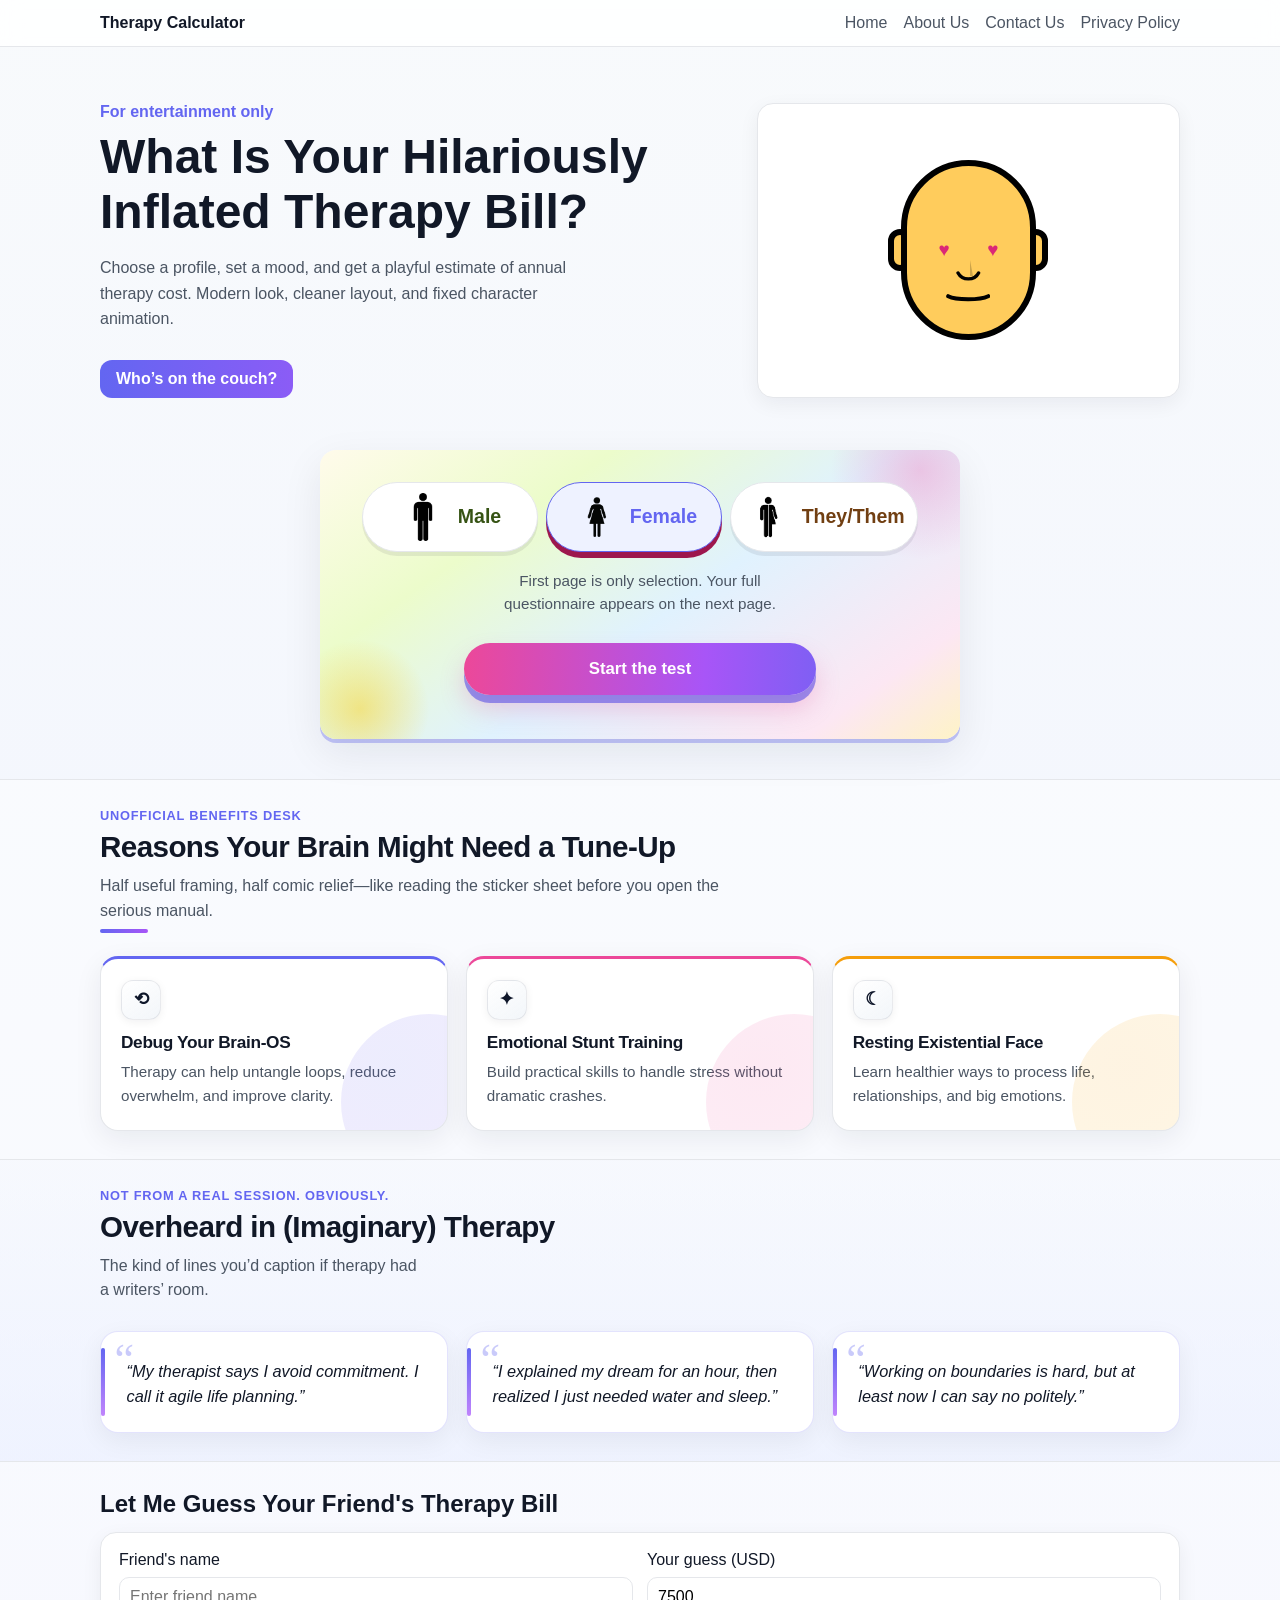
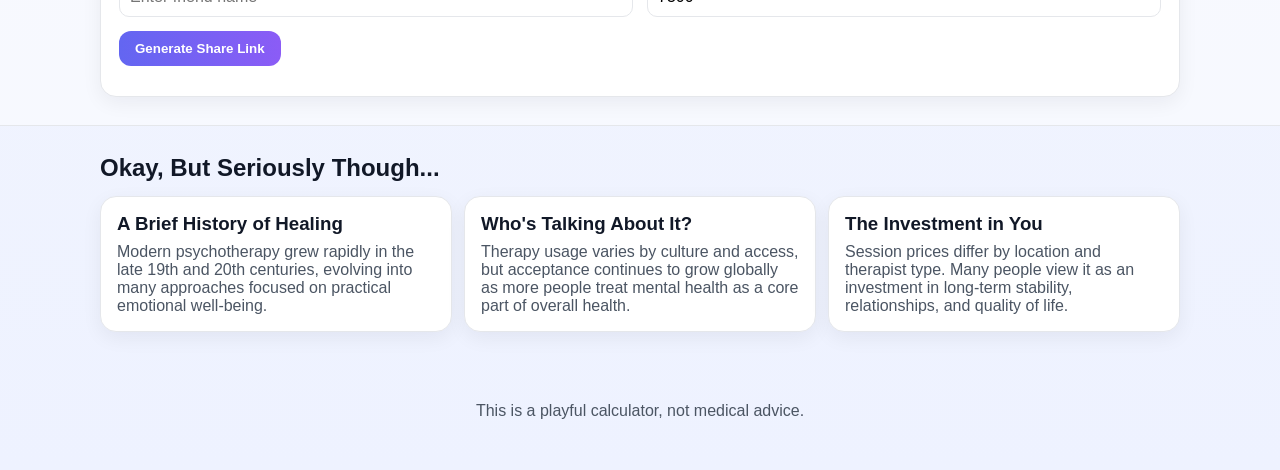
==== index.html @ 73e362d3 "Male hairline quiz: add illustration assets and hairline grid styling. Made-with: Cursor" ====
<!doctype html>
<html lang="en">
  <head>
    <meta charset="UTF-8" />
    <meta name="viewport" content="width=device-width, initial-scale=1.0" />
    <title>Therapy Calculator</title>
    <meta name="description" content="A playful therapy cost calculator with animated character moods." />
    <link rel="stylesheet" href="./styles.css?v=20260330-26" />
    <script defer src="./app.js?v=20260330-26"></script>
  </head>
  <body>
    <header class="site-header">
      <div class="container nav">
        <a class="logo" href="./">Therapy Calculator</a>
        <nav class="nav-links">
          <a href="./index.html">Home</a>
          <a href="./about.html">About Us</a>
          <a href="./contact.html">Contact Us</a>
          <a href="./privacy-policy.html">Privacy Policy</a>
        </nav>
      </div>
    </header>

    <main>
      <section class="hero">
        <div class="container hero-grid">
          <div class="hero-copy">
            <p class="eyebrow">For entertainment only</p>
            <h1>What Is Your Hilariously Inflated Therapy Bill?</h1>
            <p class="lead">
              Choose a profile, set a mood, and get a playful estimate of annual therapy cost.
              Modern look, cleaner layout, and fixed character animation.
            </p>
            <a class="btn btn-primary" href="#calculator">Who’s on the couch?</a>
          </div>

          <div class="hero-card" id="character-card">
            <div class="hero-avatar-wrap">
              <div class="face female" id="face">
                <div class="ears" aria-hidden="true"></div>
                <div class="face__wrap">
                  <div class="eyes eyes--heart" id="eyes"></div>
                  <div class="nose" aria-hidden="true">
                    <svg xmlns="http://www.w3.org/2000/svg" width="29" height="12" viewBox="0 0 29 12">
                      <g fill="none" fill-rule="evenodd" stroke-linecap="round">
                        <g stroke-width="4">
                          <path d="M2.4 2.5C4.6 6.6 9.1 9.4 14.4 9.4L14.4 9.4C19.8 9.4 24.3 6.5 26.4 2.4" />
                        </g>
                      </g>
                    </svg>
                  </div>
                  <div class="mouth" aria-hidden="true">
                    <svg xmlns="http://www.w3.org/2000/svg" width="44" height="8" viewBox="0 0 44 8">
                      <g fill="none" fill-rule="evenodd" stroke-linecap="round">
                        <g stroke-width="4">
                          <path d="M2.2 2.2C5.7 4 13.3 5.2 22.1 5.2L22.1 5.2C31 5.2 38.7 3.9 42.2 2.2" />
                        </g>
                      </g>
                    </svg>
                  </div>
                </div>
              </div>
            </div>
            <p class="face-caption sr-only" id="face-caption">Therapist avatar (woman)</p>
          </div>
        </div>
      </section>

      <section id="calculator" class="section gender-pick-section">
        <div class="container container--narrow">
          <div class="panel gender-pick-panel">
            <fieldset class="quiz-intro gender-pick-fieldset">
              <legend class="sr-only">Pick a gender, then start the test</legend>
              <div class="chips gender-chips" role="radiogroup" aria-label="Pick a gender">
                <button class="chip chip-gender chip-gender--male" data-gender="male" type="button">
                  <img
                    class="gender-icon"
                    src="./assets/gender-icons/male.png"
                    width="48"
                    height="48"
                    alt=""
                  />
                  <span>Male</span>
                </button>
                <button class="chip chip-gender chip-gender--female active" data-gender="female" type="button">
                  <img
                    class="gender-icon"
                    src="./assets/gender-icons/female.png"
                    width="48"
                    height="48"
                    alt=""
                  />
                  <span>Female</span>
                </button>
                <button class="chip chip-gender chip-gender--other" data-gender="other" type="button">
                  <img
                    class="gender-icon"
                    src="./assets/gender-icons/other.png"
                    width="48"
                    height="48"
                    alt=""
                  />
                  <span>They/Them</span>
                </button>
              </div>
              <p class="quiz-hint quiz-hint--center">
                First page is only selection. Your full questionnaire appears on the next page.
              </p>
              <button id="start-test-btn" class="btn btn-start-test" type="button">Start the test</button>
            </fieldset>
          </div>
        </div>
      </section>

      <section id="why" class="section alt section-tuneup">
        <div class="container">
          <header class="section-head section-head--tuneup">
            <p class="section-kicker">Unofficial benefits desk</p>
            <h2>Reasons Your Brain Might Need a Tune-Up</h2>
            <p class="section-lede">
              Half useful framing, half comic relief—like reading the sticker sheet before you open the serious manual.
            </p>
          </header>
          <div class="feature-grid">
            <article class="feature-card feature-card--indigo">
              <span class="feature-card__glyph" aria-hidden="true">⟲</span>
              <h3>Debug Your Brain-OS</h3>
              <p>Therapy can help untangle loops, reduce overwhelm, and improve clarity.</p>
            </article>
            <article class="feature-card feature-card--rose">
              <span class="feature-card__glyph" aria-hidden="true">✦</span>
              <h3>Emotional Stunt Training</h3>
              <p>Build practical skills to handle stress without dramatic crashes.</p>
            </article>
            <article class="feature-card feature-card--amber">
              <span class="feature-card__glyph" aria-hidden="true">☾</span>
              <h3>Resting Existential Face</h3>
              <p>Learn healthier ways to process life, relationships, and big emotions.</p>
            </article>
          </div>
        </div>
      </section>

      <section id="quotes" class="section section-quotes">
        <div class="container">
          <header class="section-head section-head--quotes">
            <p class="section-kicker">Not from a real session. Obviously.</p>
            <h2>Overheard in (Imaginary) Therapy</h2>
            <p class="section-lede">The kind of lines you’d caption if therapy had a writers’ room.</p>
          </header>
          <div class="quote-grid">
            <blockquote class="quote-tile">
              <p>“My therapist says I avoid commitment. I call it agile life planning.”</p>
            </blockquote>
            <blockquote class="quote-tile">
              <p>“I explained my dream for an hour, then realized I just needed water and sleep.”</p>
            </blockquote>
            <blockquote class="quote-tile">
              <p>“Working on boundaries is hard, but at least now I can say no politely.”</p>
            </blockquote>
          </div>
        </div>
      </section>

      <section id="share" class="section alt">
        <div class="container">
          <h2>Let Me Guess Your Friend's Therapy Bill</h2>
          <div class="panel">
            <div class="grid-2">
              <label>
                Friend's name
                <input id="friend-name" type="text" placeholder="Enter friend name" />
              </label>
              <label>
                Your guess (USD)
                <input id="friend-guess" type="number" min="100" max="200000" value="7500" />
              </label>
            </div>
            <button id="generate-link" class="btn btn-primary btn-inline" type="button">Generate Share Link</button>
            <p class="share-output" id="share-output"></p>
          </div>
        </div>
      </section>

      <section id="serious" class="section">
        <div class="container">
          <h2>Okay, But Seriously Though...</h2>
          <div class="cards">
            <article class="card">
              <h3>A Brief History of Healing</h3>
              <p>
                Modern psychotherapy grew rapidly in the late 19th and 20th centuries, evolving into
                many approaches focused on practical emotional well-being.
              </p>
            </article>
            <article class="card">
              <h3>Who's Talking About It?</h3>
              <p>
                Therapy usage varies by culture and access, but acceptance continues to grow globally as
                more people treat mental health as a core part of overall health.
              </p>
            </article>
            <article class="card">
              <h3>The Investment in You</h3>
              <p>
                Session prices differ by location and therapist type. Many people view it as an
                investment in long-term stability, relationships, and quality of life.
              </p>
            </article>
          </div>
        </div>
      </section>
    </main>

    <footer class="site-footer">
      <div class="container">
        <p>This is a playful calculator, not medical advice.</p>
      </div>
    </footer>
  </body>
</html>
---- styles.css ----
:root {
  --bg: #f8fafc;
  --card: #ffffff;
  --text: #111827;
  --muted: #4b5563;
  --brand: #6366f1;
  --brand-2: #22c55e;
  --border: #e5e7eb;
  --radius: 16px;
}

* {
  box-sizing: border-box;
}

body {
  margin: 0;
  font-family: Inter, -apple-system, BlinkMacSystemFont, "Segoe UI", sans-serif;
  color: var(--text);
  background: linear-gradient(180deg, #f8fafc 0%, #eef2ff 100%);
}

.container {
  width: min(1080px, 92%);
  margin: 0 auto;
}

.container--narrow {
  width: min(640px, 92%);
}

.site-header {
  position: sticky;
  top: 0;
  z-index: 20;
  background: rgba(255, 255, 255, 0.85);
  backdrop-filter: blur(10px);
  border-bottom: 1px solid var(--border);
}

.nav {
  display: flex;
  justify-content: space-between;
  align-items: center;
  padding: 14px 0;
}

.logo {
  font-weight: 700;
  text-decoration: none;
  color: var(--text);
}

.nav-links {
  display: flex;
  gap: 16px;
}

.nav-links a {
  color: var(--muted);
  text-decoration: none;
}

.hero {
  padding: 56px 0 24px;
}

.hero-grid {
  display: grid;
  gap: 22px;
  grid-template-columns: 1.2fr 0.8fr;
}

.hero-copy h1 {
  font-size: clamp(1.8rem, 4vw, 3rem);
  margin: 8px 0 10px;
}

.eyebrow {
  color: var(--brand);
  font-weight: 600;
  margin: 0;
}

.lead {
  color: var(--muted);
  line-height: 1.6;
  max-width: 56ch;
}

.btn {
  display: inline-block;
  margin-top: 12px;
  padding: 10px 16px;
  border-radius: 12px;
  text-decoration: none;
  font-weight: 600;
}

.btn-primary {
  background: linear-gradient(90deg, var(--brand), #8b5cf6);
  color: #fff;
}

.btn-inline {
  margin-top: 14px;
  border: 0;
  cursor: pointer;
}

.hero-card,
.panel,
.card {
  background: var(--card);
  border: 1px solid var(--border);
  border-radius: var(--radius);
  box-shadow: 0 6px 20px rgba(15, 23, 42, 0.06);
}

.hero-card {
  padding: 20px;
  display: grid;
  place-items: center;
  gap: 12px;
}

.hero-avatar-wrap {
  position: relative;
  width: 10em;
  height: 11.25em;
}

.hero-avatar-wrap .face,
.hero-avatar-wrap .face *,
.hero-avatar-wrap .face *::before,
.hero-avatar-wrap .face *::after {
  box-sizing: border-box;
}

.hero-avatar-wrap .face {
  font-size: 1rem;
  position: absolute;
  left: 50%;
  top: 50%;
  width: 10em;
  height: 11.25em;
  transform: translate3d(-50%, -50%, 0);
  flex-shrink: 0;
  background: none;
  border: none;
  border-radius: 0;
  overflow: visible;
}

.hero-avatar-wrap .face__wrap {
  width: 8.475em;
  height: 100%;
  position: relative;
  background-color: #ffcc5c;
  border: 0.375em solid #000;
  border-radius: 8em;
  animation: look_shadow 2s ease-in-out infinite;
  margin: 0 auto;
  z-index: 1;
}

.hero-avatar-wrap .face__wrap svg {
  width: 100%;
  height: 100%;
  stroke: #000;
  fill: none;
}

.hero-avatar-wrap .ears {
  width: 100%;
  height: 100%;
  position: absolute;
  left: 0;
  top: 0;
  animation: look_ears 2s ease-in-out infinite reverse;
  pointer-events: none;
}

.hero-avatar-wrap .ears::before,
.hero-avatar-wrap .ears::after {
  content: "";
  display: block;
  position: absolute;
  width: 1.5em;
  height: 2.625em;
  top: 50%;
  transform: translateY(-50%);
  background-color: #ffcc5c;
  border: 0.375em solid #000;
  border-radius: 1.5em;
  animation: look_shadow 2s ease-in-out infinite;
  z-index: 0;
}

.hero-avatar-wrap .ears::before {
  left: 0;
}

.hero-avatar-wrap .ears::after {
  right: 0;
}

.hero-avatar-wrap .eyes {
  animation: look 2s ease-in-out infinite;
  height: 100%;
  position: relative;
  pointer-events: none;
}

.hero-avatar-wrap .eyes::before,
.hero-avatar-wrap .eyes::after {
  content: "";
  display: block;
  position: absolute;
  top: 50%;
  transform: translateY(-50%);
  animation: blink 7s ease-in-out infinite;
}

.hero-avatar-wrap .eyes--heart::before,
.hero-avatar-wrap .eyes--heart::after,
.hero-avatar-wrap .eyes--dollar::before,
.hero-avatar-wrap .eyes--dollar::after {
  animation: blink-big 7s ease-in-out infinite;
}

.hero-avatar-wrap .eyes--basic::before,
.hero-avatar-wrap .eyes--basic::after {
  width: 0.75em;
  height: 1.125em;
  background-color: #000;
  border-radius: 1.5em;
}

.hero-avatar-wrap .eyes--basic::before {
  left: 24%;
}

.hero-avatar-wrap .eyes--basic::after {
  right: 24%;
}

.hero-avatar-wrap .eyes--heart::before,
.hero-avatar-wrap .eyes--heart::after {
  content: "\2665";
  width: 1.35em;
  height: 1.45em;
  background: none;
  border-radius: 0;
  font-size: 1.18em;
  line-height: 1.45em;
  text-align: center;
  color: #db2777;
  font-family: Georgia, "Times New Roman", serif;
}

.hero-avatar-wrap .eyes--heart::before {
  left: 20%;
}

.hero-avatar-wrap .eyes--heart::after {
  right: 20%;
}

.hero-avatar-wrap .eyes--dollar::before,
.hero-avatar-wrap .eyes--dollar::after {
  content: "$";
  width: 1.1em;
  height: 1.45em;
  background: none;
  border-radius: 0;
  color: #15803d;
  font-weight: 800;
  font-size: 1.15em;
  font-family: ui-monospace, SFMono-Regular, Menlo, monospace;
  line-height: 1.45em;
  text-align: center;
}

.hero-avatar-wrap .eyes--dollar::before {
  left: 22%;
}

.hero-avatar-wrap .eyes--dollar::after {
  right: 22%;
}

.hero-avatar-wrap .nose {
  width: 1.55em;
  height: 0.75em;
  position: absolute;
  left: calc(50% - 0.75em);
  bottom: 3.375em;
  animation: look 2s ease-in-out infinite;
}

.hero-avatar-wrap .nose::before {
  content: "";
  display: block;
  position: absolute;
  width: 0;
  height: 0;
  bottom: 0.275em;
  right: 0;
  border-top: 1em solid transparent;
  border-right: 0.5em solid transparent;
  border-left: 0.2em solid rgba(0, 0, 0, 0.2);
  animation: look_shadow__nose 2s ease-in-out infinite;
}

.hero-avatar-wrap .mouth {
  width: 2.75em;
  height: 0.5em;
  position: absolute;
  left: calc(50% - 1.375em);
  bottom: 2.4em;
  animation: look_mouth 2s ease-in-out infinite;
}

@keyframes look {
  0% {
    transform: translateY(1em);
  }
  50% {
    transform: translateY(-1.5em);
  }
  100% {
    transform: translateY(1em);
  }
}

@keyframes look_mouth {
  0% {
    transform: translateY(0.75em);
  }
  50% {
    transform: translateY(-1.4em);
  }
  100% {
    transform: translateY(0.75em);
  }
}

@keyframes look_ears {
  0% {
    transform: translateY(-1em);
  }
  50% {
    transform: translateY(0.75em);
  }
  100% {
    transform: translateY(-1em);
  }
}

@keyframes look_shadow {
  0% {
    box-shadow: inset -0.5em 0.5em 0 rgba(0, 0, 0, 0.2);
  }
  50% {
    box-shadow: inset -0.5em -0.5em 0 rgba(0, 0, 0, 0.2);
  }
  100% {
    box-shadow: inset -0.5em 0.5em 0 rgba(0, 0, 0, 0.2);
  }
}

@keyframes look_shadow__nose {
  0% {
    border-bottom: 1.75em solid rgba(0, 0, 0, 0.2);
  }
  50% {
    border-bottom: 1em solid rgba(0, 0, 0, 0.2);
  }
  100% {
    border-bottom: 1.75em solid rgba(0, 0, 0, 0.2);
  }
}

@keyframes blink {
  0% {
    height: 1.125em;
  }
  1% {
    height: 0.2em;
  }
  2% {
    height: 1.125em;
  }
  10% {
    height: 1.125em;
  }
  11% {
    height: 0.2em;
  }
  12% {
    height: 1.125em;
  }
  100% {
    height: 1.125em;
  }
}

@keyframes blink-big {
  0% {
    height: 1.45em;
  }
  1% {
    height: 0.28em;
  }
  2% {
    height: 1.45em;
  }
  10% {
    height: 1.45em;
  }
  11% {
    height: 0.28em;
  }
  12% {
    height: 1.45em;
  }
  100% {
    height: 1.45em;
  }
}

.face-caption {
  margin: 0;
  color: var(--muted);
  font-size: 0.95rem;
  text-align: center;
}

.sr-only {
  position: absolute;
  width: 1px;
  height: 1px;
  padding: 0;
  margin: -1px;
  overflow: hidden;
  clip: rect(0, 0, 0, 0);
  white-space: nowrap;
  border: 0;
}

.section {
  padding: 28px 0;
}

.section h2 {
  margin: 0 0 14px;
}

.alt {
  background: rgba(255, 255, 255, 0.5);
  border-top: 1px solid var(--border);
  border-bottom: 1px solid var(--border);
}

.panel {
  padding: 18px;
}

.gender-pick-section {
  padding-bottom: 40px;
}

.gender-pick-panel {
  position: relative;
  overflow: hidden;
  padding: 2rem 1.25rem 1.75rem;
  border: 0;
  background: linear-gradient(
    145deg,
    #fffbeb 0%,
    #ecfccb 28%,
    #e0f2fe 55%,
    #fce7f3 85%,
    #fef3c7 100%
  );
  box-shadow:
    0 14px 40px rgba(15, 23, 42, 0.08),
    0 4px 0 rgba(99, 102, 241, 0.35);
}

.gender-pick-panel::before,
.gender-pick-panel::after {
  content: "";
  position: absolute;
  border-radius: 50%;
  pointer-events: none;
  z-index: 0;
}

.gender-pick-panel::before {
  width: 180px;
  height: 180px;
  background: radial-gradient(circle, rgba(244, 114, 182, 0.35) 0%, transparent 70%);
  top: -70px;
  right: -50px;
}

.gender-pick-panel::after {
  width: 140px;
  height: 140px;
  background: radial-gradient(circle, rgba(250, 204, 21, 0.45) 0%, transparent 70%);
  bottom: -40px;
  left: -30px;
}

.gender-pick-fieldset {
  position: relative;
  z-index: 1;
  align-items: center;
}

.gender-chips {
  justify-content: center;
  flex-wrap: wrap;
  gap: 18px;
  width: 100%;
}

.chip-gender {
  display: inline-flex;
  align-items: center;
  justify-content: center;
  gap: 0.65rem;
  border-width: 3px;
  border-style: solid;
  padding: 1.2rem 2rem;
  font-size: 1.22rem;
  font-weight: 700;
  border-radius: 999px;
  min-width: 11rem;
  cursor: pointer;
  transition: transform 0.15s ease, box-shadow 0.15s ease;
  box-shadow: 0 4px 0 rgba(15, 23, 42, 0.08);
}

.gender-icon {
  width: 3rem;
  height: 3rem;
  object-fit: contain;
  flex-shrink: 0;
  display: block;
  pointer-events: none;
  user-select: none;
}

.selected-profile-row {
  display: inline-flex;
  align-items: center;
  gap: 0.6rem;
  font-weight: 600;
  font-size: 1.05rem;
  color: var(--text);
}

.gender-icon--profile {
  width: 2.25rem;
  height: 2.25rem;
}

.chip-gender:hover {
  transform: translateY(-2px);
}

.chip-gender:active {
  transform: translateY(1px);
}

.chip-gender--male {
  background: #ecfccb;
  border-color: #a3e635;
  color: #365314;
}

.chip-gender--male.active {
  background: linear-gradient(180deg, #d9f99d 0%, #84cc16 100%);
  border-color: #4d7c0f;
  color: #14532d;
  box-shadow: 0 6px 0 #3f6212;
}

.chip-gender--female {
  background: #fce7f3;
  border-color: #f472b6;
  color: #831843;
}

.chip-gender--female.active {
  background: linear-gradient(180deg, #fbcfe8 0%, #ec4899 100%);
  border-color: #be185d;
  color: #500724;
  box-shadow: 0 6px 0 #9d174d;
}

.chip-gender--other {
  background: #fef9c3;
  border-color: #facc15;
  color: #713f12;
}

.chip-gender--other.active {
  background: linear-gradient(180deg, #fef08a 0%, #eab308 100%);
  border-color: #ca8a04;
  color: #422006;
  box-shadow: 0 6px 0 #854d0e;
}

.quiz-hint--center {
  text-align: center;
  max-width: 36ch;
  margin-left: auto;
  margin-right: auto;
}

.btn-start-test {
  display: block;
  width: 100%;
  max-width: 22rem;
  margin: 1.25rem auto 0;
  padding: 1rem 1.5rem;
  border: 0;
  border-radius: 999px;
  cursor: pointer;
  font-size: 1.05rem;
  font-weight: 700;
  color: #fff;
  background: linear-gradient(92deg, #ec4899 0%, #a855f7 38%, #6366f1 68%, #22c55e 100%);
  background-size: 180% 100%;
  box-shadow:
    0 8px 0 rgba(79, 70, 229, 0.55),
    0 14px 24px rgba(236, 72, 153, 0.25);
  transition: transform 0.15s ease, box-shadow 0.15s ease;
}

.btn-start-test:hover {
  transform: translateY(-2px);
}

.btn-start-test:active {
  transform: translateY(4px);
  box-shadow:
    0 3px 0 rgba(79, 70, 229, 0.55),
    0 8px 16px rgba(236, 72, 153, 0.2);
}

.grid-2 {
  display: grid;
  grid-template-columns: 1fr 1fr;
  gap: 14px;
}

label,
fieldset {
  display: flex;
  flex-direction: column;
  gap: 8px;
  margin: 0;
  border: 0;
  padding: 0;
}

input[type="number"],
input[type="range"],
input[type="text"],
input[type="email"],
select,
textarea {
  width: 100%;
  border: 1px solid var(--border);
  border-radius: 10px;
  padding: 10px;
  font: inherit;
}

input[type="range"] {
  padding: 0;
  border: 0;
}

.chips {
  display: flex;
  gap: 8px;
}

.chip {
  border: 1px solid var(--border);
  background: #fff;
  padding: 10px 12px;
  border-radius: 999px;
}

.chip.active {
  border-color: var(--brand);
  background: #eef2ff;
  color: var(--brand);
}

.chip-disabled {
  pointer-events: none;
  opacity: 0.6;
}

.result {
  margin-top: 14px;
  background: #f8fafc;
  border: 1px solid var(--border);
  border-radius: 12px;
  padding: 14px;
  display: flex;
  justify-content: space-between;
  gap: 12px;
  align-items: center;
}

.test-box {
  border: 1px solid var(--border);
  border-radius: 12px;
  padding: 12px;
  background: #fff;
}

.test-title {
  margin: 0 0 8px;
  font-weight: 600;
}

.gender-test {
  display: none;
  gap: 10px;
}

.gender-test.active {
  display: grid;
}

.result-label {
  margin: 0;
  color: var(--muted);
}

.result-value {
  margin: 4px 0 0;
  font-size: 2rem;
  font-weight: 700;
}

.result-note {
  margin: 0;
  color: var(--muted);
  max-width: 28ch;
}

.cards {
  display: grid;
  gap: 12px;
  grid-template-columns: repeat(3, 1fr);
}

.card {
  margin: 0;
  padding: 16px;
}

.card h3 {
  margin: 0 0 8px;
}

.card p {
  margin: 0;
  color: var(--muted);
}

/* —— Tune-up & quote showcase (home) —— */
.section-head {
  max-width: 42rem;
  margin-bottom: 1.75rem;
}

.section-head h2 {
  margin: 0.35rem 0 0.6rem;
  font-size: clamp(1.35rem, 2.8vw, 1.85rem);
  letter-spacing: -0.02em;
  line-height: 1.2;
}

.section-kicker {
  margin: 0;
  font-size: 0.8rem;
  font-weight: 700;
  letter-spacing: 0.06em;
  text-transform: uppercase;
  color: var(--brand);
}

.section-lede {
  margin: 0;
  font-size: 1rem;
  line-height: 1.55;
  color: var(--muted);
}

.section-tuneup .section-head--tuneup {
  position: relative;
  padding-bottom: 0.25rem;
}

.section-tuneup .section-head--tuneup::after {
  content: "";
  position: absolute;
  left: 0;
  bottom: -0.35rem;
  width: 3rem;
  height: 4px;
  border-radius: 999px;
  background: linear-gradient(90deg, var(--brand), #a855f7);
}

.feature-grid {
  display: grid;
  gap: 1.1rem;
  grid-template-columns: repeat(3, 1fr);
}

.feature-card {
  position: relative;
  margin: 0;
  padding: 1.35rem 1.25rem 1.4rem;
  background: var(--card);
  border: 1px solid var(--border);
  border-radius: 18px;
  box-shadow: 0 8px 28px rgba(15, 23, 42, 0.07);
  overflow: hidden;
  transition:
    transform 0.2s ease,
    box-shadow 0.2s ease;
}

.feature-card::before {
  content: "";
  position: absolute;
  inset: auto -20% -35% auto;
  width: 11rem;
  height: 11rem;
  border-radius: 50%;
  opacity: 0.12;
  pointer-events: none;
  transition: opacity 0.25s ease;
}

.feature-card:hover {
  transform: translateY(-3px);
  box-shadow: 0 14px 36px rgba(99, 102, 241, 0.12);
}

.feature-card:hover::before {
  opacity: 0.18;
}

.feature-card--indigo::before {
  background: radial-gradient(circle at 30% 30%, #6366f1, #8b5cf6);
}

.feature-card--rose::before {
  background: radial-gradient(circle at 30% 30%, #ec4899, #f472b6);
}

.feature-card--amber::before {
  background: radial-gradient(circle at 30% 30%, #f59e0b, #fbbf24);
}

.feature-card--indigo {
  border-top: 3px solid #6366f1;
}

.feature-card--rose {
  border-top: 3px solid #ec4899;
}

.feature-card--amber {
  border-top: 3px solid #f59e0b;
}

.feature-card__glyph {
  display: inline-flex;
  align-items: center;
  justify-content: center;
  width: 2.5rem;
  height: 2.5rem;
  margin-bottom: 0.75rem;
  font-size: 1.1rem;
  line-height: 1;
  font-weight: 600;
  color: #0f172a;
  background: linear-gradient(145deg, rgba(255, 255, 255, 0.95), rgba(241, 245, 249, 0.9));
  border: 1px solid rgba(15, 23, 42, 0.08);
  border-radius: 12px;
  box-shadow: 0 2px 8px rgba(15, 23, 42, 0.06);
}

.feature-card h3 {
  margin: 0 0 0.45rem;
  font-size: 1.08rem;
  letter-spacing: -0.02em;
}

.feature-card p {
  margin: 0;
  font-size: 0.95rem;
  line-height: 1.55;
  color: var(--muted);
}

.section-quotes {
  background: linear-gradient(180deg, rgba(255, 255, 255, 0.35) 0%, rgba(238, 242, 255, 0.65) 100%);
}

.section-quotes .section-head--quotes .section-lede {
  max-width: 36ch;
}

.quote-grid {
  display: grid;
  gap: 1.1rem;
  grid-template-columns: repeat(3, 1fr);
}

.quote-tile {
  position: relative;
  margin: 0;
  padding: 1.5rem 1.35rem 1.45rem 1.6rem;
  background: var(--card);
  border: 1px solid rgba(99, 102, 241, 0.18);
  border-radius: 18px;
  box-shadow: 0 8px 26px rgba(15, 23, 42, 0.06);
}

.quote-tile::before {
  content: "“";
  position: absolute;
  left: 0.85rem;
  top: 0.35rem;
  font-family: Georgia, "Times New Roman", serif;
  font-size: 2.75rem;
  line-height: 1;
  color: rgba(99, 102, 241, 0.35);
  pointer-events: none;
}

.quote-tile p {
  position: relative;
  margin: 0;
  padding-top: 0.15rem;
  font-size: 1.02rem;
  line-height: 1.55;
  color: var(--text);
  font-style: italic;
}

.quote-tile::after {
  content: "";
  position: absolute;
  left: 0;
  top: 1rem;
  bottom: 1rem;
  width: 4px;
  border-radius: 999px;
  background: linear-gradient(180deg, var(--brand), #c084fc);
}

.site-footer {
  padding: 26px 0 34px;
  color: var(--muted);
  text-align: center;
}

.share-output {
  margin: 12px 0 0;
  color: var(--muted);
  word-break: break-all;
}

.contact-panel {
  max-width: 680px;
  display: grid;
  gap: 12px;
}

.policy {
  max-width: 760px;
}

.mt-12 {
  margin-top: 12px;
}

.quiz-intro {
  border: 0;
  padding: 0;
  margin: 0 0 16px;
}

.quiz-hint {
  margin: 10px 0 0;
  color: var(--muted);
  font-size: 0.95rem;
  line-height: 1.5;
}

.quiz-fields {
  display: flex;
  flex-direction: column;
  gap: 18px;
  margin-bottom: 8px;
}

.quiz-field {
  display: flex;
  flex-direction: column;
  gap: 8px;
}

.quiz-label {
  font-weight: 600;
  color: var(--text);
}

.quiz-fieldset {
  border: 1px solid var(--border);
  border-radius: 12px;
  padding: 12px;
  margin: 0;
}

.radio-group,
.checkbox-group {
  display: flex;
  flex-direction: column;
  gap: 6px;
}

.radio-row {
  display: flex;
  align-items: flex-start;
  gap: 8px;
  cursor: pointer;
  font-size: 0.95rem;
}

.height-row {
  display: flex;
  gap: 10px;
  flex-wrap: wrap;
}

.height-row input[type="text"] {
  flex: 1;
  min-width: 140px;
}

.height-row select {
  width: auto;
  min-width: 140px;
}

.image-option-grid {
  display: grid;
  grid-template-columns: repeat(auto-fill, minmax(100px, 1fr));
  gap: 10px;
}

.image-option {
  border: 2px solid var(--border);
  border-radius: 12px;
  padding: 8px;
  background: #fff;
  cursor: pointer;
  display: flex;
  flex-direction: column;
  align-items: center;
  gap: 6px;
  font-size: 0.75rem;
  color: var(--muted);
}

.image-option img {
  width: 72px;
  height: 72px;
  object-fit: cover;
  border-radius: 8px;
}

.image-option.selected {
  border-color: var(--brand);
  background: #eef2ff;
  color: var(--brand);
}

.image-option-grid--hairline {
  grid-template-columns: repeat(auto-fill, minmax(128px, 1fr));
  gap: 12px;
}

.image-option-grid--hairline .image-option {
  font-size: 0.8rem;
}

.image-option-grid--hairline .image-option img {
  width: 100%;
  max-width: 132px;
  height: 104px;
  object-fit: contain;
  object-position: center bottom;
  background: rgba(232, 239, 232, 0.85);
}

.slider-row {
  display: flex;
  align-items: center;
  gap: 12px;
}

.slider-row input[type="range"] {
  flex: 1;
}

.slider-images-row {
  display: flex;
  justify-content: space-between;
  gap: 12px;
  margin-bottom: 6px;
}

.slider-thumb-img {
  width: 56px;
  height: 56px;
  object-fit: cover;
  border-radius: 8px;
  border: 1px solid var(--border);
}

.slider-output {
  display: block;
  font-weight: 600;
  margin-top: 4px;
}

.result-stack {
  margin-top: 18px;
  flex-direction: column;
  align-items: stretch;
}

@media (max-width: 900px) {
  .hero-grid,
  .grid-2,
  .cards,
  .feature-grid,
  .quote-grid {
    grid-template-columns: 1fr;
  }

  .nav-links {
    display: none;
  }
}
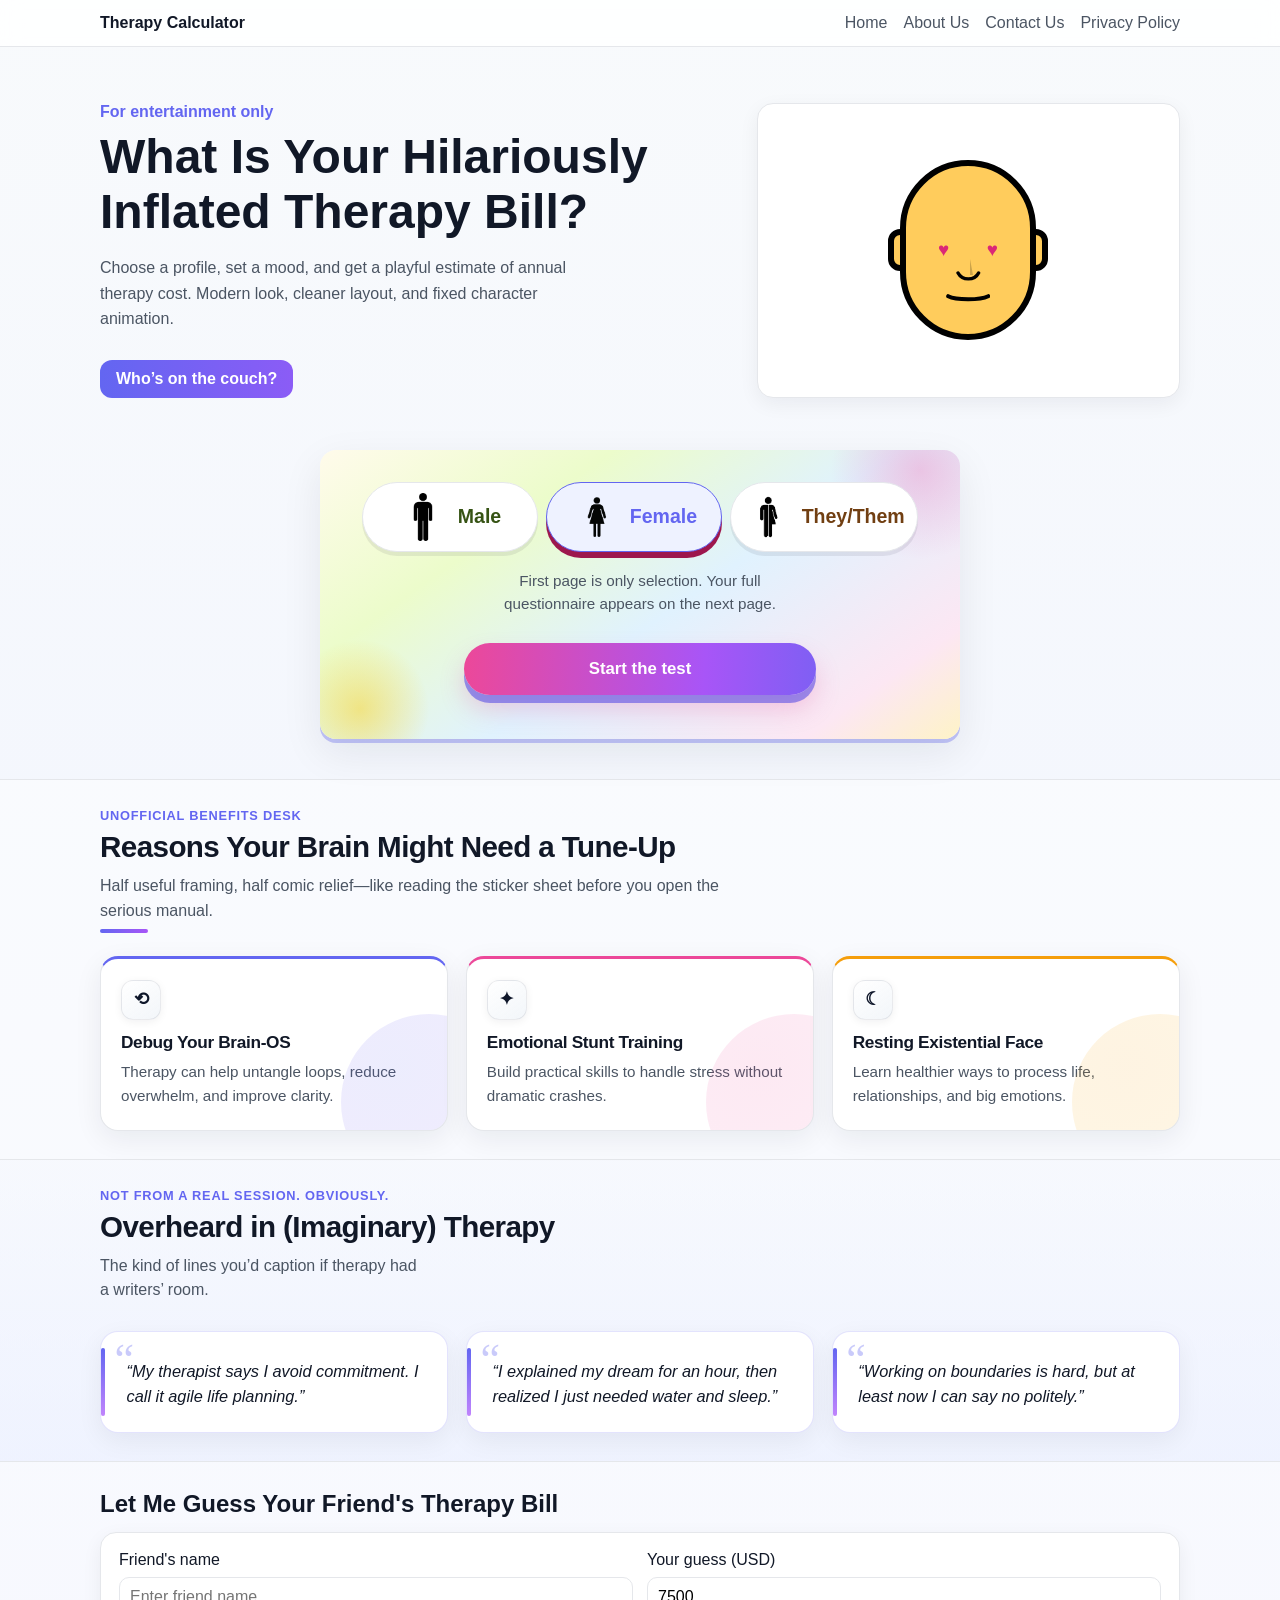
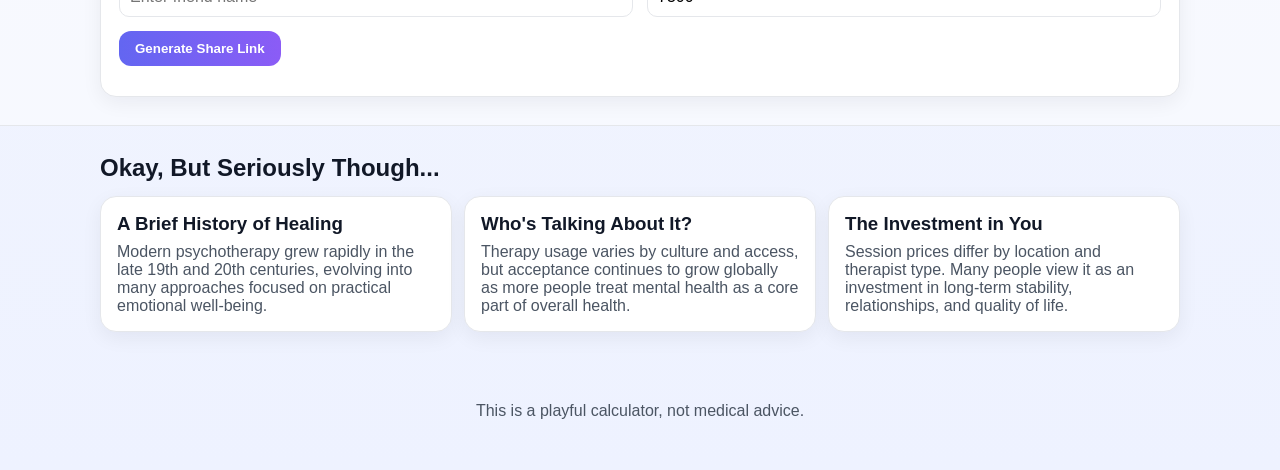
==== commit f8d4e67f: "Male breakups slider: min/max thumbnail images. Made-with: Cursor" ====
--- a/index.html
+++ b/index.html
@@ -5,8 +5,8 @@
     <meta name="viewport" content="width=device-width, initial-scale=1.0" />
     <title>Therapy Calculator</title>
     <meta name="description" content="A playful therapy cost calculator with animated character moods." />
-    <link rel="stylesheet" href="./styles.css?v=20260330-26" />
-    <script defer src="./app.js?v=20260330-26"></script>
+    <link rel="stylesheet" href="./styles.css?v=20260330-27" />
+    <script defer src="./app.js?v=20260330-27"></script>
   </head>
   <body>
     <header class="site-header">
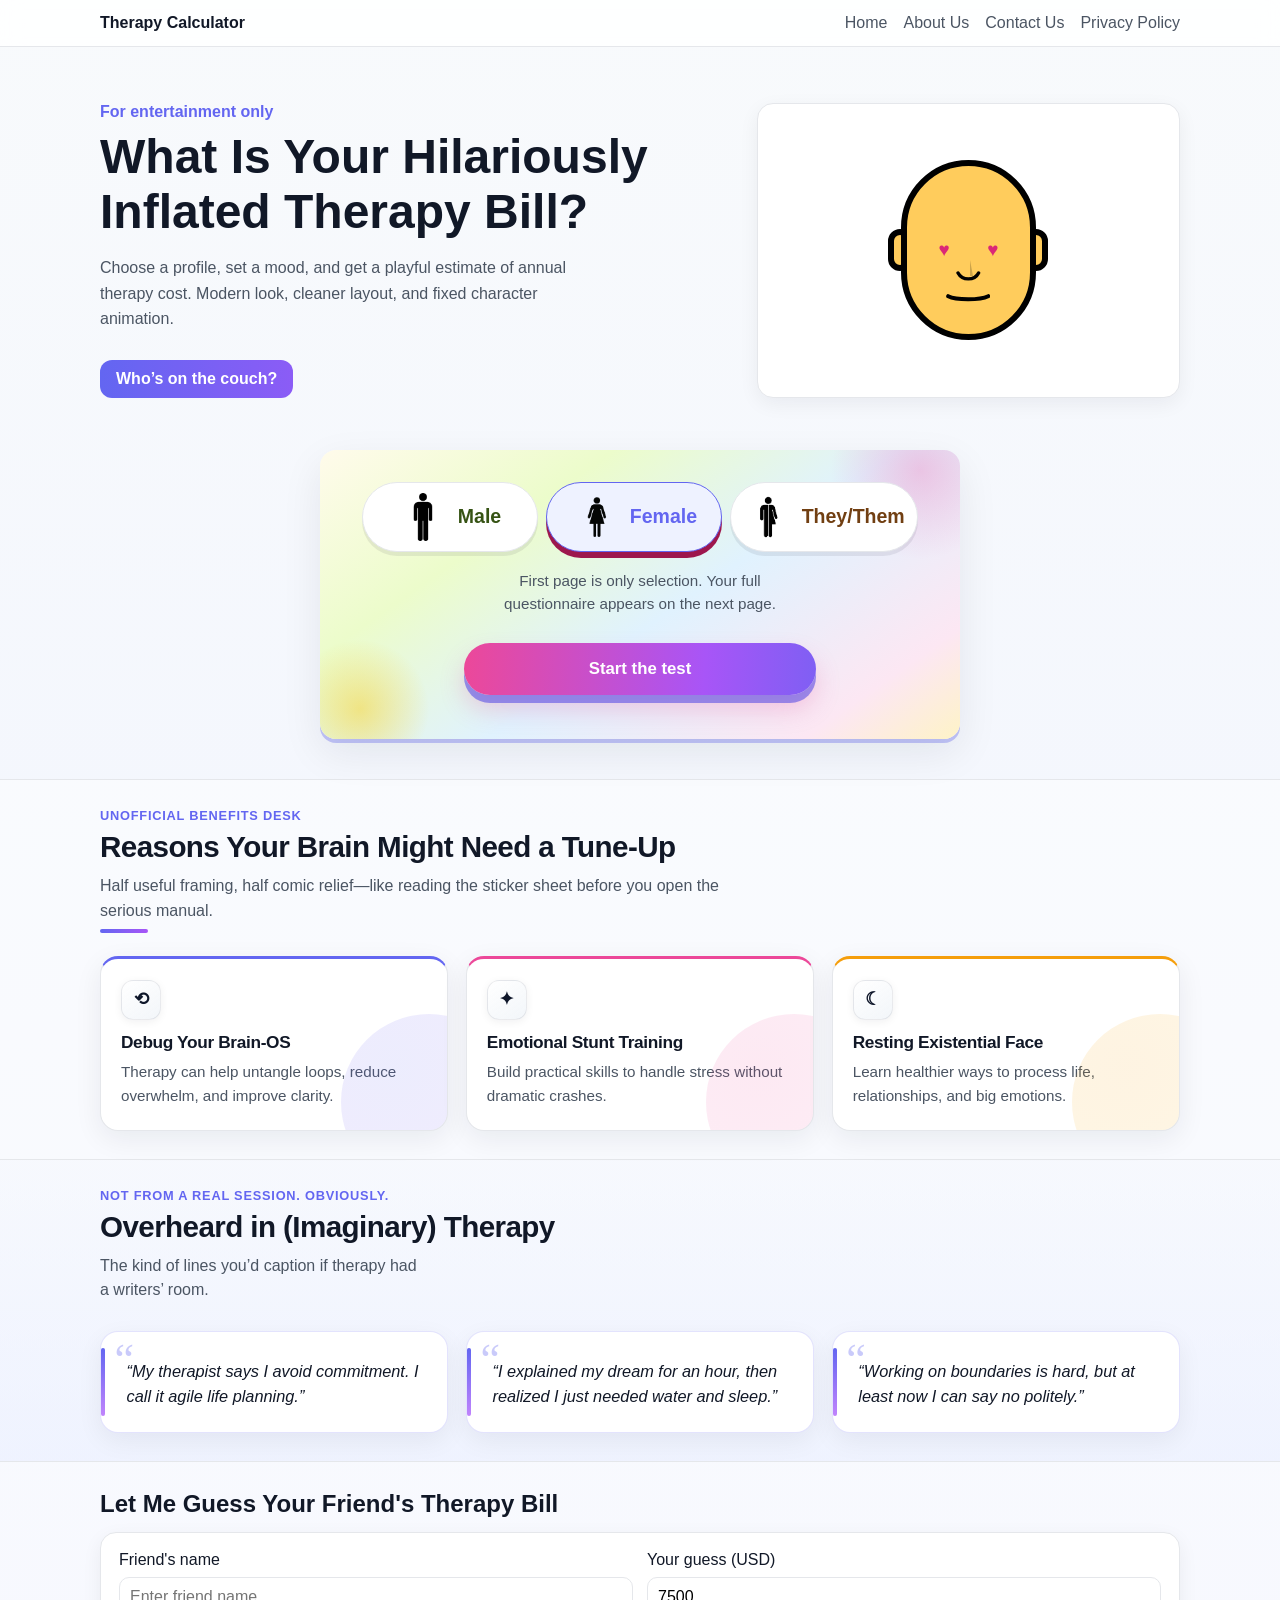
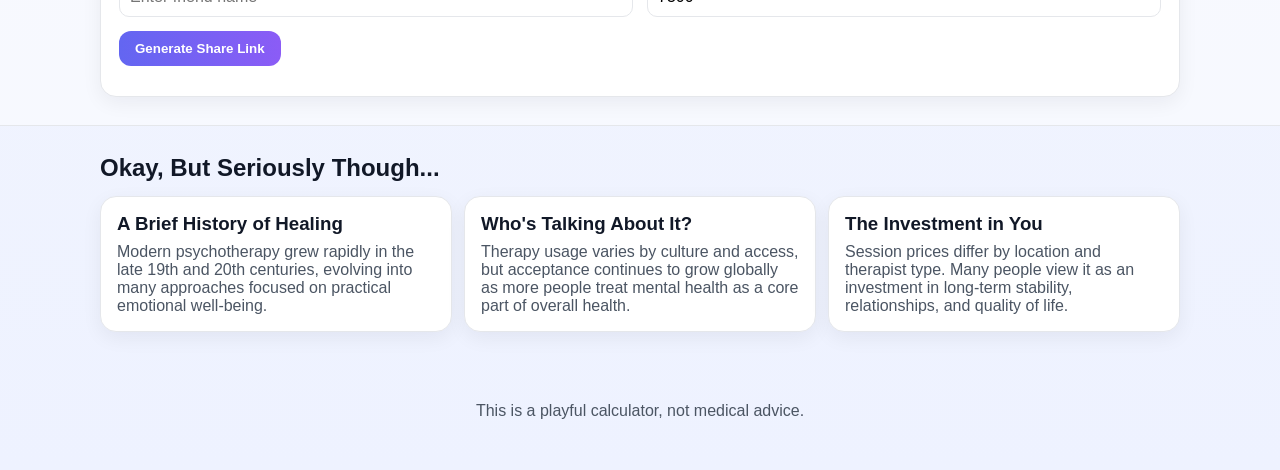
==== commit 2f2a4db4: "Add bill reveal page: countdown, confetti, twerk animation, session bill. Made-with: Cursor" ====
--- a/index.html
+++ b/index.html
@@ -5,8 +5,8 @@
     <meta name="viewport" content="width=device-width, initial-scale=1.0" />
     <title>Therapy Calculator</title>
     <meta name="description" content="A playful therapy cost calculator with animated character moods." />
-    <link rel="stylesheet" href="./styles.css?v=20260330-27" />
-    <script defer src="./app.js?v=20260330-27"></script>
+    <link rel="stylesheet" href="./styles.css?v=20260330-30" />
+    <script defer src="./app.js?v=20260330-30"></script>
   </head>
   <body>
     <header class="site-header">
--- a/styles.css
+++ b/styles.css
@@ -1048,12 +1048,20 @@
   gap: 6px;
 }
 
+/* Override global `label { flex-direction: column }` so control + text stay on one line */
 .radio-row {
   display: flex;
-  align-items: flex-start;
-  gap: 8px;
+  flex-direction: row;
+  align-items: center;
+  gap: 10px;
   cursor: pointer;
   font-size: 0.95rem;
+}
+
+.radio-row input[type="radio"],
+.radio-row input[type="checkbox"] {
+  flex-shrink: 0;
+  margin: 0;
 }
 
 .height-row {
@@ -1136,15 +1144,18 @@
 .slider-images-row {
   display: flex;
   justify-content: space-between;
-  gap: 12px;
-  margin-bottom: 6px;
+  align-items: flex-end;
+  gap: 16px;
+  margin-bottom: 10px;
 }
 
 .slider-thumb-img {
-  width: 56px;
-  height: 56px;
-  object-fit: cover;
-  border-radius: 8px;
+  width: 112px;
+  height: 112px;
+  object-fit: contain;
+  object-position: center;
+  background: #f8fafc;
+  border-radius: 12px;
   border: 1px solid var(--border);
 }
 
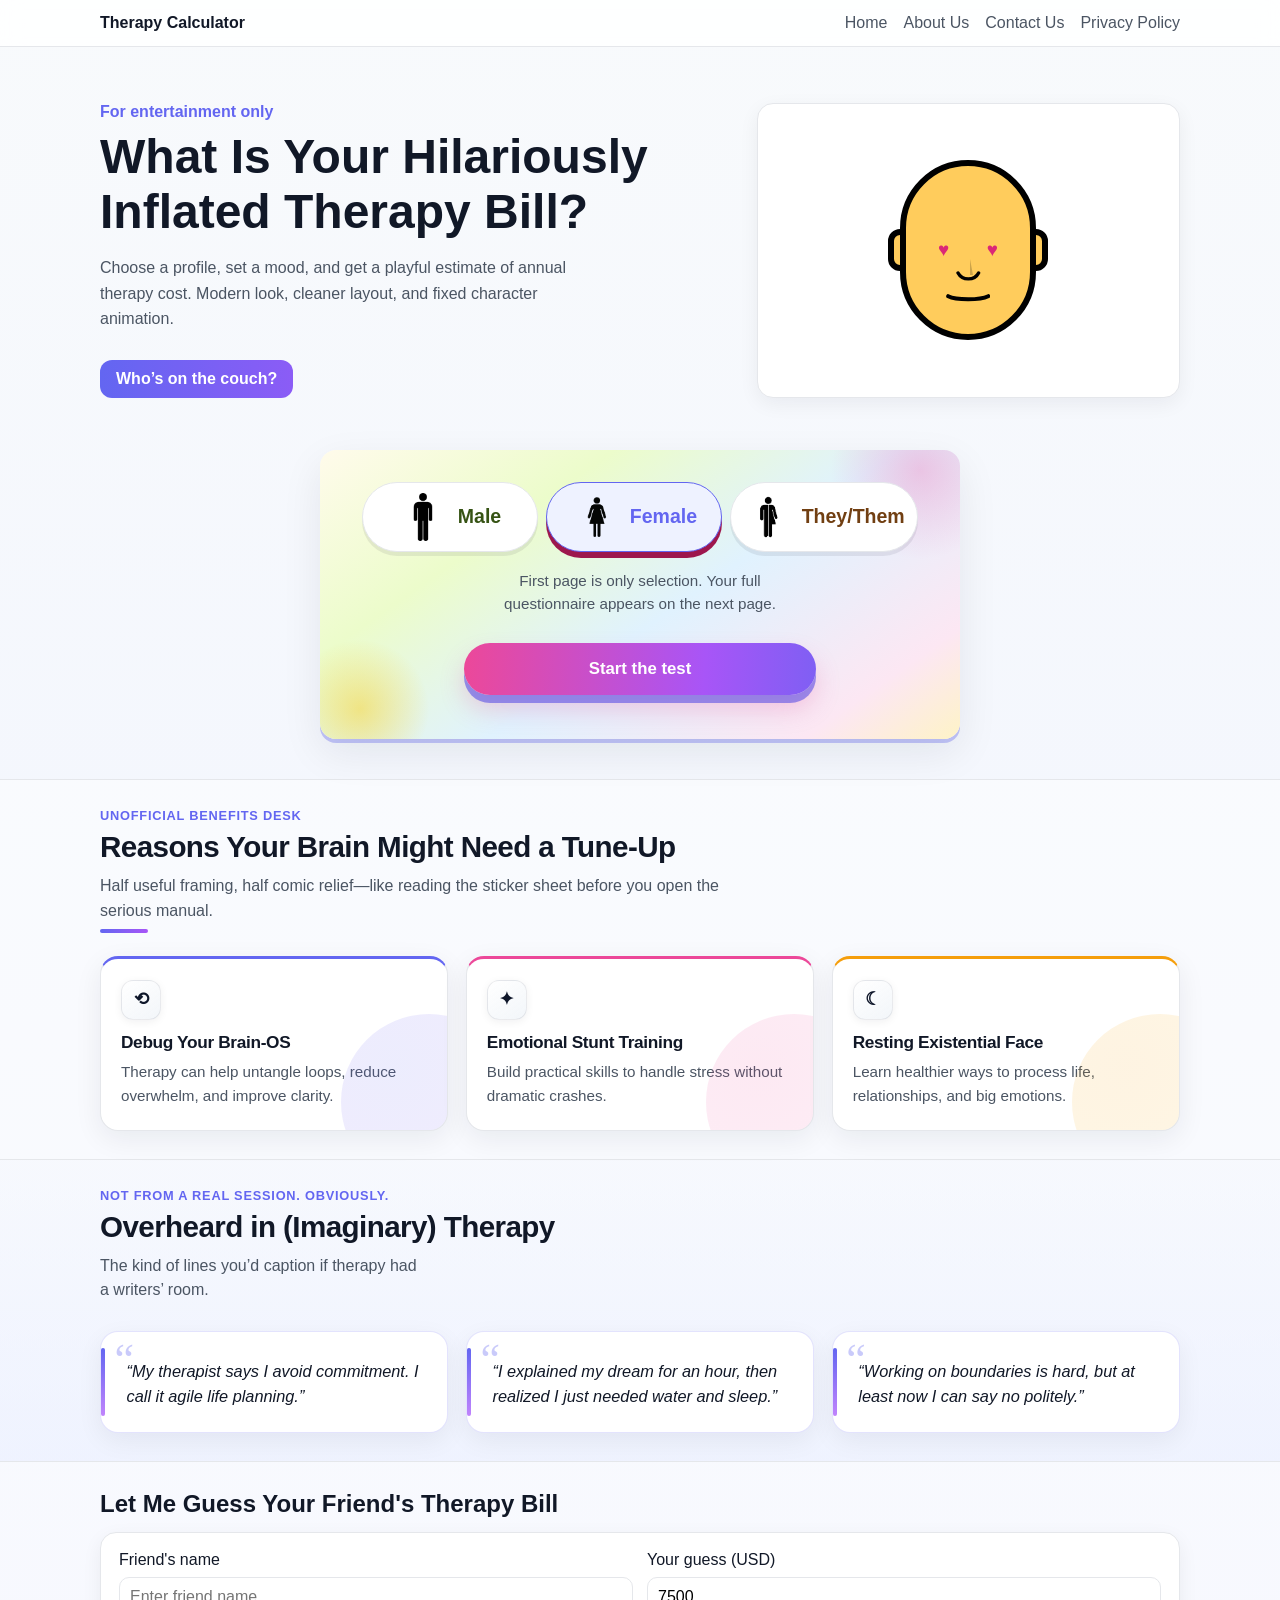
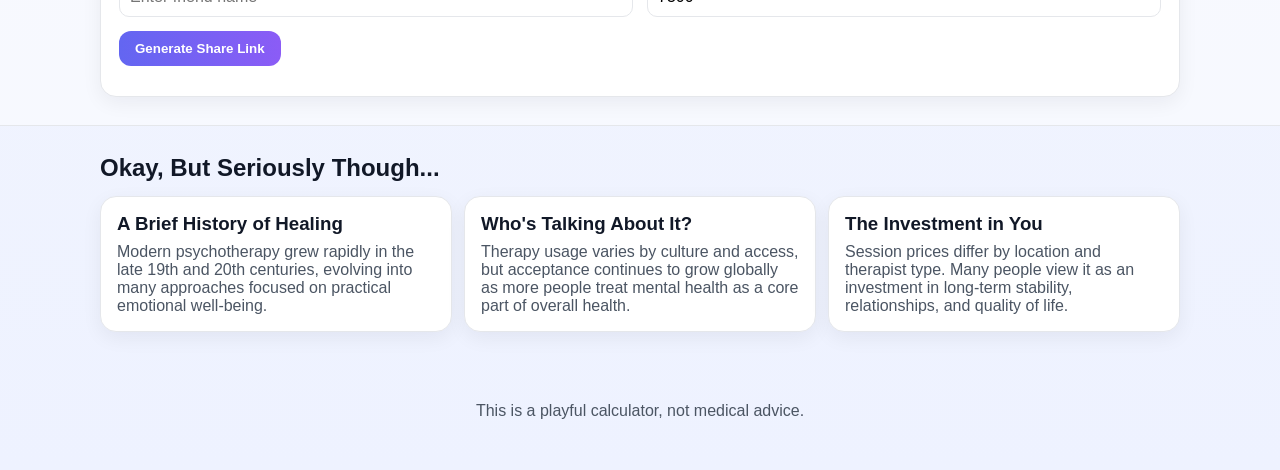
==== commit 274c27ff: "Female bang question: add portrait image options under assets/bang-female. Made-with: Cursor" ====
--- a/index.html
+++ b/index.html
@@ -5,8 +5,8 @@
     <meta name="viewport" content="width=device-width, initial-scale=1.0" />
     <title>Therapy Calculator</title>
     <meta name="description" content="A playful therapy cost calculator with animated character moods." />
-    <link rel="stylesheet" href="./styles.css?v=20260330-30" />
-    <script defer src="./app.js?v=20260330-30"></script>
+    <link rel="stylesheet" href="./styles.css?v=20260330-31" />
+    <script defer src="./app.js?v=20260330-31"></script>
   </head>
   <body>
     <header class="site-header">
